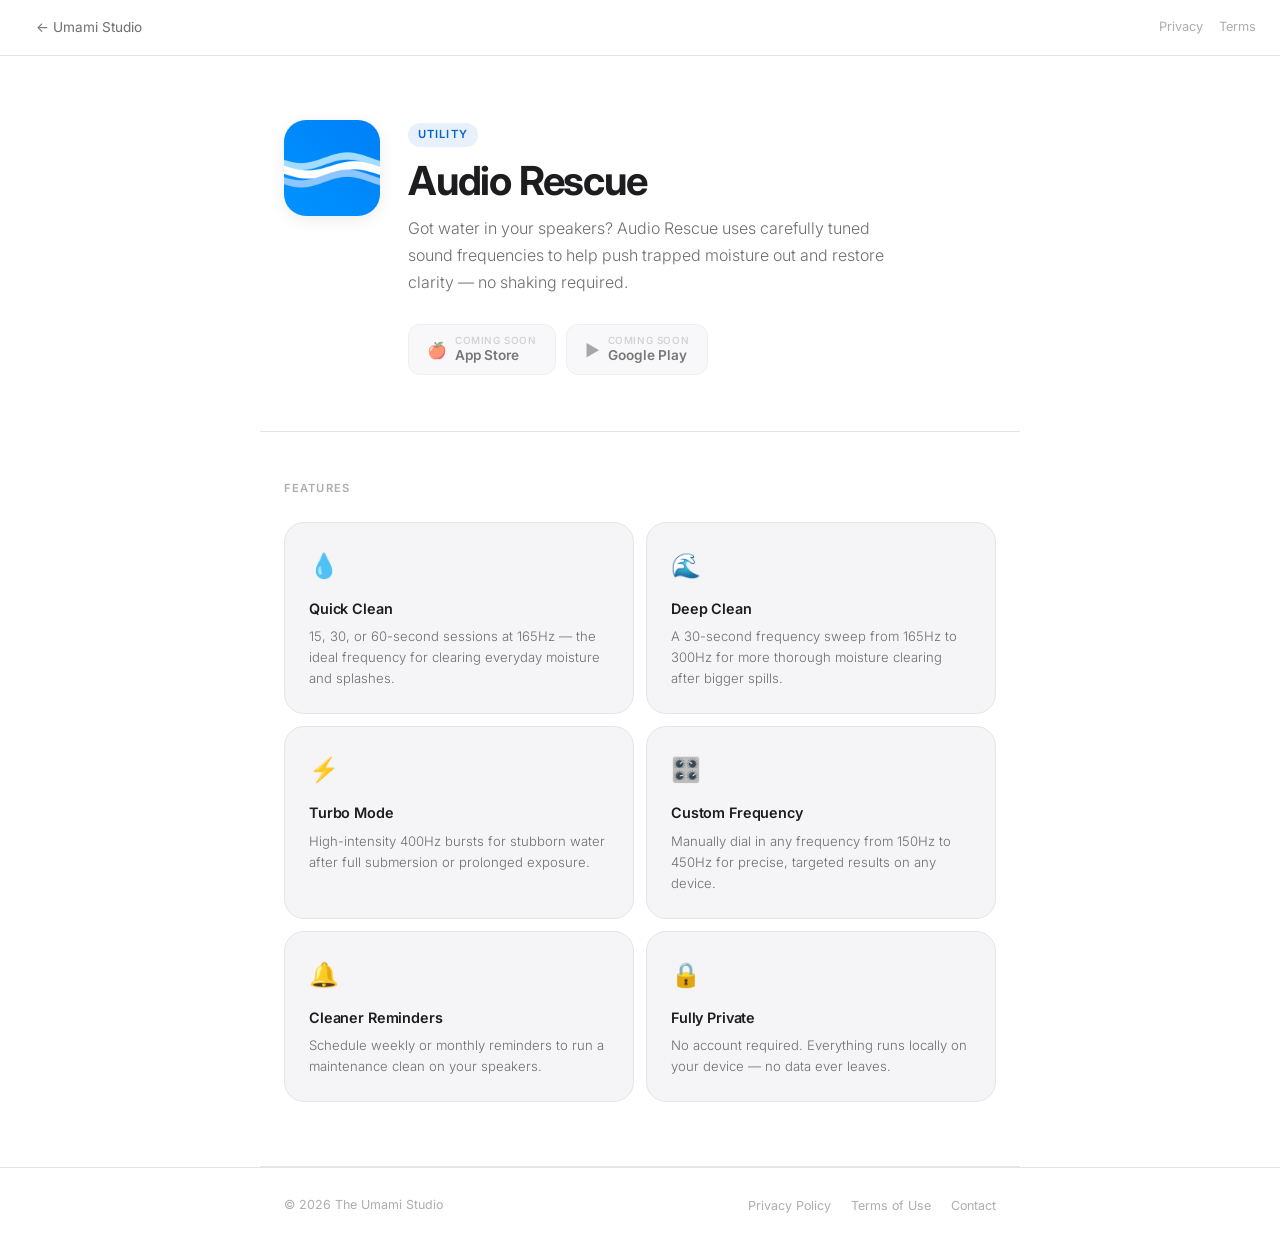
==== audiorescue/index.html @ 41834c87 "feat: proper site architecture — studio homepage, audiorescue app page, light/dark toggle" ====
<!DOCTYPE html>
<html lang="en">
<head>
  <meta charset="UTF-8">
  <meta name="viewport" content="width=device-width, initial-scale=1.0">
  <title>Audio Rescue — Remove water from your speakers</title>
  <meta name="description" content="Audio Rescue uses carefully tuned sound frequencies to push trapped water out of your phone's speakers and restore clarity.">
  <meta name="theme-color" content="#ffffff">
  <link rel="icon" type="image/png" href="/assets/images/audio-rescue-icon.png">
  <link rel="stylesheet" href="/assets/css/app.css">
</head>
<body>

  <!-- ── NAV ───────────────────────────────────── -->
  <nav class="nav">
    <a href="/" class="nav-back">← Umami Studio</a>
    <nav class="nav-legal">
      <a href="https://theumamistudio.github.io/audiorescue/privacy">Privacy</a>
      <a href="https://theumamistudio.github.io/audiorescue/terms">Terms</a>
    </nav>
  </nav>

  <!-- ── APP HERO ───────────────────────────────── -->
  <header class="app-hero">
    <img src="/assets/images/audio-rescue-icon.png" alt="Audio Rescue app icon" class="app-icon">
    <div class="app-hero-body">
      <span class="app-category">Utility</span>
      <h1 class="app-name">Audio Rescue</h1>
      <p class="app-tagline">Got water in your speakers? Audio Rescue uses carefully tuned sound frequencies to help push trapped moisture out and restore clarity — no shaking required.</p>

      <div class="badges">
        <!-- iOS -->
        <div class="badge coming-soon" aria-label="App Store — Coming Soon">
          <span class="badge-icon">🍎</span>
          <div class="badge-text">
            <span>Coming Soon</span>
            <span>App Store</span>
          </div>
        </div>
        <!-- Android -->
        <div class="badge coming-soon" aria-label="Google Play — Coming Soon">
          <span class="badge-icon">▶</span>
          <div class="badge-text">
            <span>Coming Soon</span>
            <span>Google Play</span>
          </div>
        </div>
      </div>
    </div>
  </header>

  <div class="divider"></div>

  <!-- ── FEATURES ──────────────────────────────── -->
  <main class="features-section">
    <p class="section-title">Features</p>

    <div class="features-grid">
      <div class="feature-card">
        <span class="feature-icon">💧</span>
        <div class="feature-name">Quick Clean</div>
        <p class="feature-desc">15, 30, or 60-second sessions at 165Hz — the ideal frequency for clearing everyday moisture and splashes.</p>
      </div>
      <div class="feature-card">
        <span class="feature-icon">🌊</span>
        <div class="feature-name">Deep Clean</div>
        <p class="feature-desc">A 30-second frequency sweep from 165Hz to 300Hz for more thorough moisture clearing after bigger spills.</p>
      </div>
      <div class="feature-card">
        <span class="feature-icon">⚡</span>
        <div class="feature-name">Turbo Mode</div>
        <p class="feature-desc">High-intensity 400Hz bursts for stubborn water after full submersion or prolonged exposure.</p>
      </div>
      <div class="feature-card">
        <span class="feature-icon">🎛️</span>
        <div class="feature-name">Custom Frequency</div>
        <p class="feature-desc">Manually dial in any frequency from 150Hz to 450Hz for precise, targeted results on any device.</p>
      </div>
      <div class="feature-card">
        <span class="feature-icon">🔔</span>
        <div class="feature-name">Cleaner Reminders</div>
        <p class="feature-desc">Schedule weekly or monthly reminders to run a maintenance clean on your speakers.</p>
      </div>
      <div class="feature-card">
        <span class="feature-icon">🔒</span>
        <div class="feature-name">Fully Private</div>
        <p class="feature-desc">No account required. Everything runs locally on your device — no data ever leaves.</p>
      </div>
    </div>
  </main>

  <div class="divider"></div>

  <!-- ── FOOTER ─────────────────────────────────── -->
  <footer class="footer">
    <div class="footer-inner">
      <span class="footer-copy">© 2026 The Umami Studio</span>
      <ul class="footer-links">
        <li><a href="https://theumamistudio.github.io/audiorescue/privacy">Privacy Policy</a></li>
        <li><a href="https://theumamistudio.github.io/audiorescue/terms">Terms of Use</a></li>
        <li><a href="mailto:theumamistudio@gmail.com">Contact</a></li>
      </ul>
    </div>
  </footer>

</body>
</html>
---- assets/css/app.css ----
/* ==============================================
   The Umami Studio — App Page Styles
   Used by: /audiorescue/ and future app pages
   ============================================== */

@import url('https://fonts.googleapis.com/css2?family=Inter:ital,opsz,wght@0,14..32,300;0,14..32,400;0,14..32,500;0,14..32,600;0,14..32,700;1,14..32,300&display=swap');

/* ── TOKENS ── */
:root {
  --bg:         #ffffff;
  --bg-subtle:  #f5f5f7;
  --bg-hover:   #f0f0f2;
  --border:     #e5e5e7;
  --border-strong: #c7c7cc;
  --text-1:     #1d1d1f;
  --text-2:     #6e6e73;
  --text-3:     #aeaeb2;
  --accent:     #0066cc;
  --accent-bg:  #e8f0fb;
  --shadow-sm:  0 1px 3px rgba(0,0,0,0.06), 0 1px 2px rgba(0,0,0,0.04);
  --shadow-md:  0 4px 16px rgba(0,0,0,0.08);
  --radius-sm:  8px;
  --radius-md:  12px;
  --radius-lg:  20px;
}

@media (prefers-color-scheme: dark) {
  :root {
    --bg:         #0a0a0b;
    --bg-subtle:  #111113;
    --bg-hover:   #18181b;
    --border:     #2a2a2d;
    --border-strong: #3f3f46;
    --text-1:     #f5f5f7;
    --text-2:     #a1a1aa;
    --text-3:     #52525b;
    --accent:     #5ab2ff;
    --accent-bg:  rgba(90,178,255,0.1);
    --shadow-sm:  0 1px 3px rgba(0,0,0,0.3);
    --shadow-md:  0 4px 16px rgba(0,0,0,0.4);
  }
}

/* ── RESET ── */
*, *::before, *::after { box-sizing: border-box; margin: 0; padding: 0; }

body {
  font-family: 'Inter', -apple-system, BlinkMacSystemFont, sans-serif;
  font-size: 16px;
  line-height: 1.6;
  background: var(--bg);
  color: var(--text-1);
  -webkit-font-smoothing: antialiased;
  min-height: 100vh;
}

a { color: inherit; text-decoration: none; }
img { display: block; max-width: 100%; }

/* ── NAV ── */
.nav {
  display: flex;
  align-items: center;
  justify-content: space-between;
  padding: 0 24px;
  height: 56px;
  border-bottom: 1px solid var(--border);
}

.nav-back {
  display: inline-flex;
  align-items: center;
  gap: 6px;
  font-size: 0.85rem;
  color: var(--text-2);
  padding: 6px 12px;
  border-radius: var(--radius-sm);
  transition: color 0.2s, background 0.2s;
}

.nav-back:hover { color: var(--text-1); background: var(--bg-subtle); }

.nav-legal {
  display: flex;
  gap: 16px;
}

.nav-legal a {
  font-size: 0.8rem;
  color: var(--text-3);
  transition: color 0.2s;
}

.nav-legal a:hover { color: var(--text-1); }

/* ── APP HERO ── */
.app-hero {
  max-width: 760px;
  margin: 0 auto;
  padding: 64px 24px 56px;
  display: flex;
  align-items: flex-start;
  gap: 28px;
}

.app-icon {
  width: 96px;
  height: 96px;
  border-radius: 22px;
  box-shadow: var(--shadow-md);
  flex-shrink: 0;
}

.app-hero-body { flex: 1; min-width: 0; }

.app-category {
  display: inline-block;
  font-size: 0.7rem;
  font-weight: 600;
  letter-spacing: 0.1em;
  text-transform: uppercase;
  color: var(--accent);
  background: var(--accent-bg);
  padding: 3px 10px;
  border-radius: 999px;
  margin-bottom: 12px;
}

.app-name {
  font-size: clamp(1.8rem, 4vw, 2.5rem);
  font-weight: 700;
  letter-spacing: -0.03em;
  color: var(--text-1);
  line-height: 1.1;
  margin-bottom: 12px;
}

.app-tagline {
  font-size: 1rem;
  font-weight: 300;
  color: var(--text-2);
  line-height: 1.7;
  margin-bottom: 28px;
  max-width: 480px;
}

/* ── STORE BADGES ── */
.badges {
  display: flex;
  gap: 10px;
  flex-wrap: wrap;
}

.badge {
  display: inline-flex;
  align-items: center;
  gap: 8px;
  padding: 10px 18px;
  border-radius: var(--radius-md);
  border: 1px solid var(--border);
  background: var(--bg-subtle);
  font-size: 0.82rem;
  font-weight: 500;
  color: var(--text-2);
  transition: all 0.2s;
}

.badge-icon { font-size: 1rem; line-height: 1; }

.badge-text { display: flex; flex-direction: column; line-height: 1.2; }
.badge-text span:first-child {
  font-size: 0.62rem;
  text-transform: uppercase;
  letter-spacing: 0.06em;
  color: var(--text-3);
}
.badge-text span:last-child { font-size: 0.85rem; font-weight: 600; color: var(--text-1); }

.badge.coming-soon { opacity: 0.6; cursor: default; }

/* ── DIVIDER ── */
.divider {
  max-width: 760px;
  margin: 0 auto;
  height: 1px;
  background: var(--border);
}

/* ── FEATURES ── */
.features-section {
  max-width: 760px;
  margin: 0 auto;
  padding: 48px 24px 64px;
}

.section-title {
  font-size: 0.7rem;
  font-weight: 600;
  letter-spacing: 0.1em;
  text-transform: uppercase;
  color: var(--text-3);
  margin-bottom: 24px;
}

.features-grid {
  display: grid;
  grid-template-columns: 1fr 1fr;
  gap: 12px;
}

.feature-card {
  padding: 24px;
  background: var(--bg-subtle);
  border: 1px solid var(--border);
  border-radius: var(--radius-lg);
  transition: border-color 0.2s;
}

.feature-card:hover { border-color: var(--border-strong); }

.feature-icon { font-size: 1.5rem; margin-bottom: 12px; display: block; }

.feature-name {
  font-size: 0.9rem;
  font-weight: 600;
  color: var(--text-1);
  letter-spacing: -0.01em;
  margin-bottom: 6px;
}

.feature-desc {
  font-size: 0.82rem;
  color: var(--text-2);
  font-weight: 300;
  line-height: 1.6;
}

/* ── FOOTER ── */
.footer {
  border-top: 1px solid var(--border);
}

.footer-inner {
  max-width: 760px;
  margin: 0 auto;
  padding: 24px;
  display: flex;
  align-items: center;
  justify-content: space-between;
  flex-wrap: wrap;
  gap: 12px;
}

.footer-copy { font-size: 0.78rem; color: var(--text-3); }

.footer-links { display: flex; gap: 20px; list-style: none; }
.footer-links a { font-size: 0.78rem; color: var(--text-3); transition: color 0.2s; }
.footer-links a:hover { color: var(--text-1); }

/* ── RESPONSIVE ── */
@media (max-width: 640px) {
  .app-hero { flex-direction: column; gap: 20px; padding: 40px 16px 40px; }
  .app-icon { width: 80px; height: 80px; border-radius: 18px; }
  .features-grid { grid-template-columns: 1fr; }
  .footer-inner { flex-direction: column; align-items: flex-start; }
  .nav { padding: 0 16px; }
}
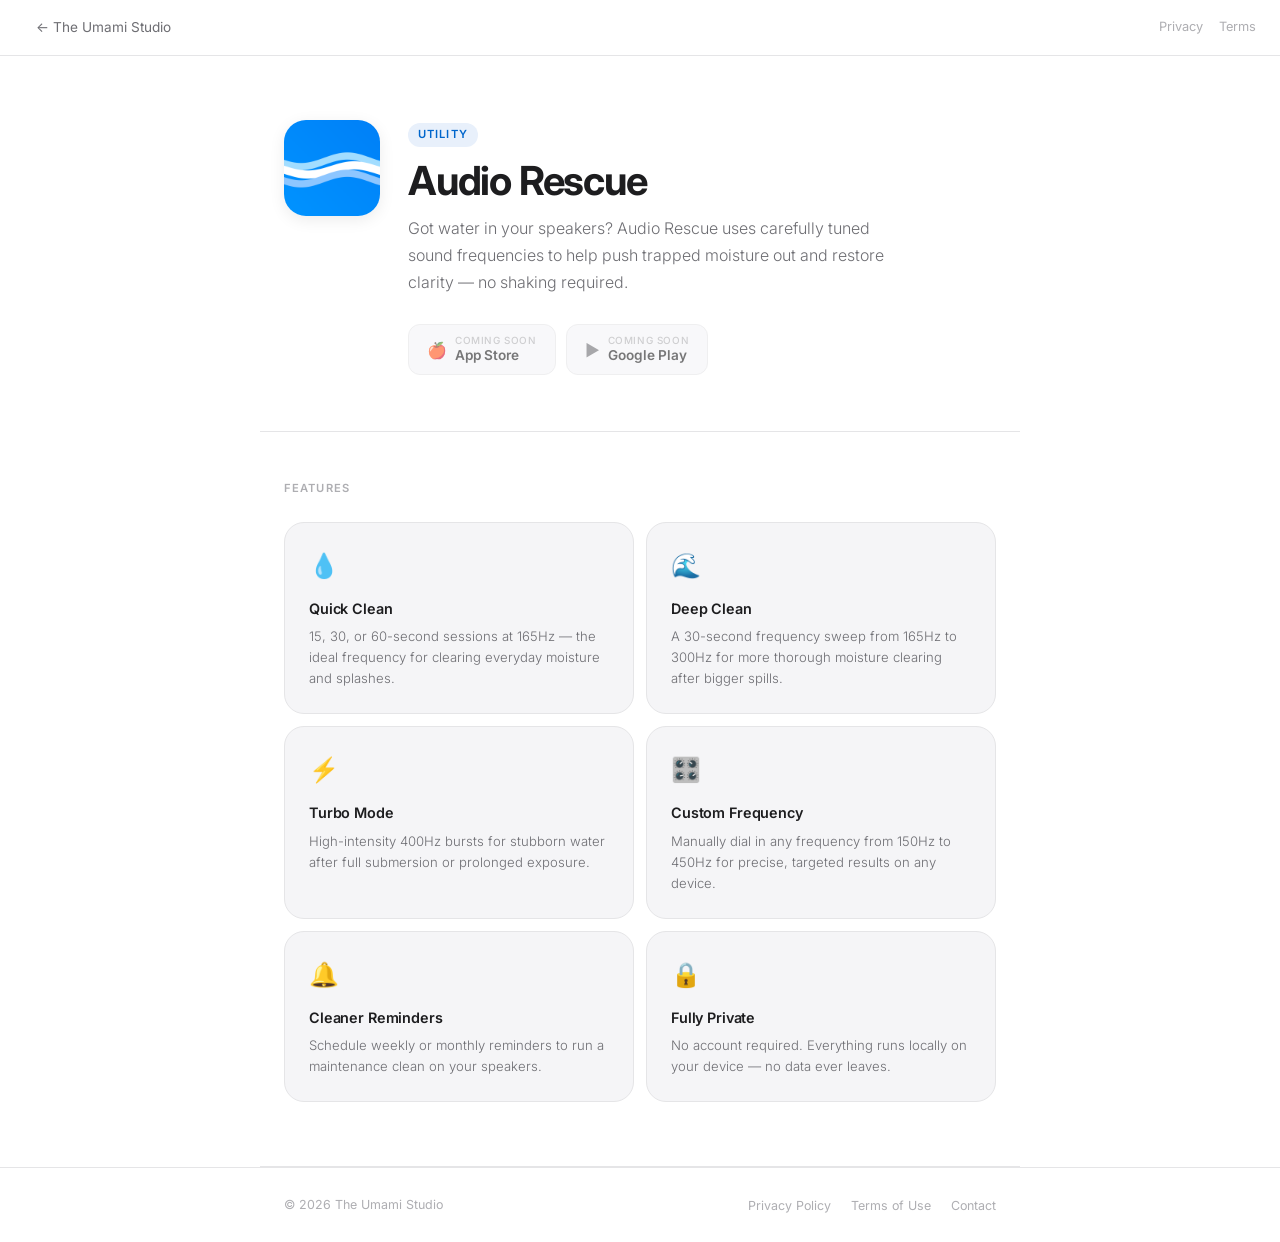
==== commit 44b08ea5: "fix: consistently use 'The Umami Studio' everywhere" ====
--- a/audiorescue/index.html
+++ b/audiorescue/index.html
@@ -13,7 +13,7 @@
 
   <!-- ── NAV ───────────────────────────────────── -->
   <nav class="nav">
-    <a href="/" class="nav-back">← Umami Studio</a>
+    <a href="/" class="nav-back">← The Umami Studio</a>
     <nav class="nav-legal">
       <a href="https://theumamistudio.github.io/audiorescue/privacy">Privacy</a>
       <a href="https://theumamistudio.github.io/audiorescue/terms">Terms</a>
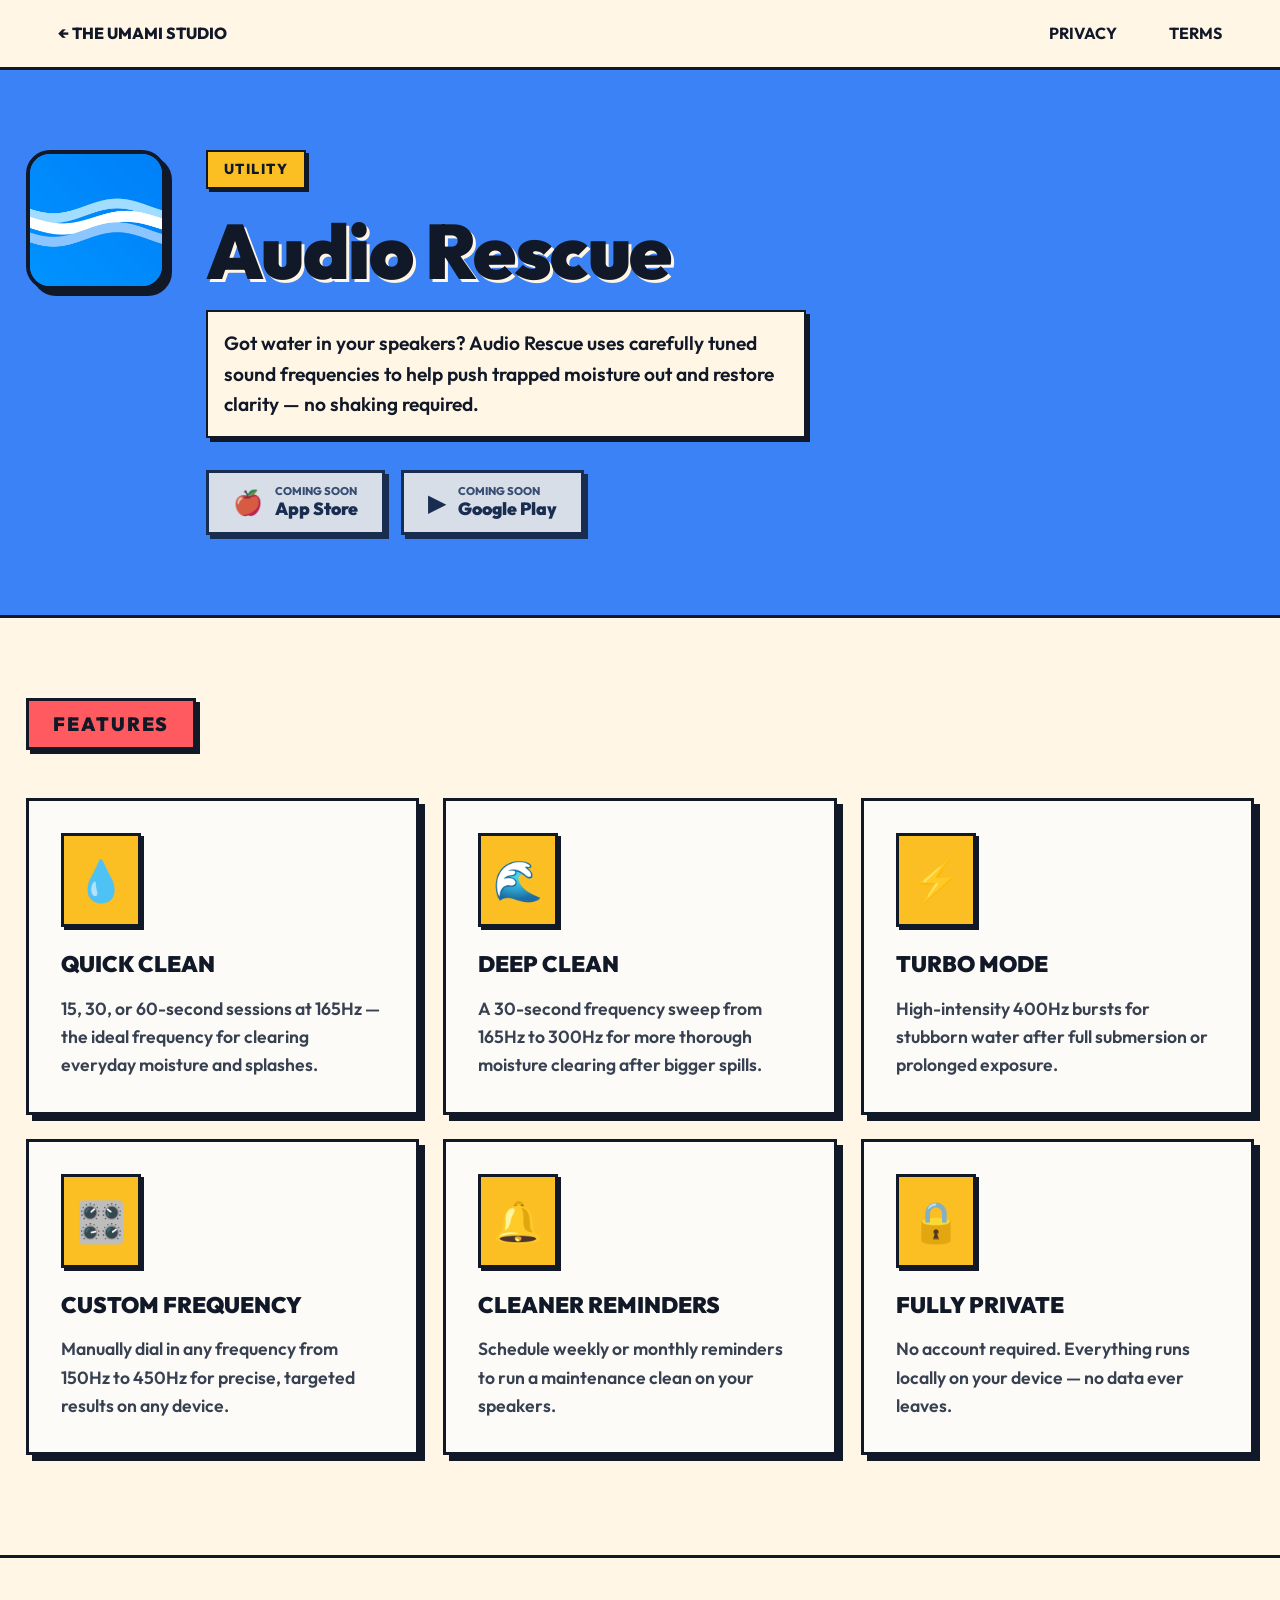
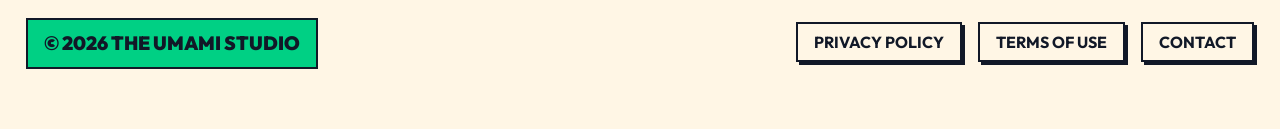
==== commit 040194cb: "Unify subpages with Neo-Brutalism design and update layout" ====
--- a/audiorescue/index.html
+++ b/audiorescue/index.html
@@ -14,90 +14,90 @@
   <!-- ── NAV ───────────────────────────────────── -->
   <nav class="nav">
     <a href="/" class="nav-back">← The Umami Studio</a>
-    <nav class="nav-legal">
-      <a href="https://theumamistudio.github.io/audiorescue/privacy">Privacy</a>
-      <a href="https://theumamistudio.github.io/audiorescue/terms">Terms</a>
-    </nav>
+    <div class="nav-legal">
+      <a href="/audiorescue/privacy">Privacy</a>
+      <a href="/audiorescue/terms">Terms</a>
+    </div>
   </nav>
 
   <!-- ── APP HERO ───────────────────────────────── -->
   <header class="app-hero">
-    <img src="/assets/images/audio-rescue-icon.png" alt="Audio Rescue app icon" class="app-icon">
-    <div class="app-hero-body">
-      <span class="app-category">Utility</span>
-      <h1 class="app-name">Audio Rescue</h1>
-      <p class="app-tagline">Got water in your speakers? Audio Rescue uses carefully tuned sound frequencies to help push trapped moisture out and restore clarity — no shaking required.</p>
+    <div class="section-inner">
+      <img src="/assets/images/audio-rescue-icon.png" alt="Audio Rescue app icon" class="app-icon">
+      <div class="app-hero-body">
+        <span class="app-category">Utility</span>
+        <h1 class="app-name">Audio Rescue</h1>
+        <p class="app-tagline">Got water in your speakers? Audio Rescue uses carefully tuned sound frequencies to help push trapped moisture out and restore clarity — no shaking required.</p>
 
-      <div class="badges">
-        <!-- iOS -->
-        <div class="badge coming-soon" aria-label="App Store — Coming Soon">
-          <span class="badge-icon">🍎</span>
-          <div class="badge-text">
-            <span>Coming Soon</span>
-            <span>App Store</span>
+        <div class="badges">
+          <!-- iOS -->
+          <div class="badge coming-soon" aria-label="App Store — Coming Soon">
+            <span class="badge-icon">🍎</span>
+            <div class="badge-text">
+              <span>Coming Soon</span>
+              <span>App Store</span>
+            </div>
           </div>
-        </div>
-        <!-- Android -->
-        <div class="badge coming-soon" aria-label="Google Play — Coming Soon">
-          <span class="badge-icon">▶</span>
-          <div class="badge-text">
-            <span>Coming Soon</span>
-            <span>Google Play</span>
+          <!-- Android -->
+          <div class="badge coming-soon" aria-label="Google Play — Coming Soon">
+            <span class="badge-icon">▶</span>
+            <div class="badge-text">
+              <span>Coming Soon</span>
+              <span>Google Play</span>
+            </div>
           </div>
         </div>
       </div>
     </div>
   </header>
 
-  <div class="divider"></div>
-
   <!-- ── FEATURES ──────────────────────────────── -->
   <main class="features-section">
-    <p class="section-title">Features</p>
+    <div class="section-inner">
+      <div class="section-title">Features</div>
 
-    <div class="features-grid">
-      <div class="feature-card">
-        <span class="feature-icon">💧</span>
-        <div class="feature-name">Quick Clean</div>
-        <p class="feature-desc">15, 30, or 60-second sessions at 165Hz — the ideal frequency for clearing everyday moisture and splashes.</p>
-      </div>
-      <div class="feature-card">
-        <span class="feature-icon">🌊</span>
-        <div class="feature-name">Deep Clean</div>
-        <p class="feature-desc">A 30-second frequency sweep from 165Hz to 300Hz for more thorough moisture clearing after bigger spills.</p>
-      </div>
-      <div class="feature-card">
-        <span class="feature-icon">⚡</span>
-        <div class="feature-name">Turbo Mode</div>
-        <p class="feature-desc">High-intensity 400Hz bursts for stubborn water after full submersion or prolonged exposure.</p>
-      </div>
-      <div class="feature-card">
-        <span class="feature-icon">🎛️</span>
-        <div class="feature-name">Custom Frequency</div>
-        <p class="feature-desc">Manually dial in any frequency from 150Hz to 450Hz for precise, targeted results on any device.</p>
-      </div>
-      <div class="feature-card">
-        <span class="feature-icon">🔔</span>
-        <div class="feature-name">Cleaner Reminders</div>
-        <p class="feature-desc">Schedule weekly or monthly reminders to run a maintenance clean on your speakers.</p>
-      </div>
-      <div class="feature-card">
-        <span class="feature-icon">🔒</span>
-        <div class="feature-name">Fully Private</div>
-        <p class="feature-desc">No account required. Everything runs locally on your device — no data ever leaves.</p>
+      <div class="features-grid">
+        <div class="feature-card">
+          <span class="feature-icon">💧</span>
+          <div class="feature-name">Quick Clean</div>
+          <p class="feature-desc">15, 30, or 60-second sessions at 165Hz — the ideal frequency for clearing everyday moisture and splashes.</p>
+        </div>
+        <div class="feature-card">
+          <span class="feature-icon">🌊</span>
+          <div class="feature-name">Deep Clean</div>
+          <p class="feature-desc">A 30-second frequency sweep from 165Hz to 300Hz for more thorough moisture clearing after bigger spills.</p>
+        </div>
+        <div class="feature-card">
+          <span class="feature-icon">⚡</span>
+          <div class="feature-name">Turbo Mode</div>
+          <p class="feature-desc">High-intensity 400Hz bursts for stubborn water after full submersion or prolonged exposure.</p>
+        </div>
+        <div class="feature-card">
+          <span class="feature-icon">🎛️</span>
+          <div class="feature-name">Custom Frequency</div>
+          <p class="feature-desc">Manually dial in any frequency from 150Hz to 450Hz for precise, targeted results on any device.</p>
+        </div>
+        <div class="feature-card">
+          <span class="feature-icon">🔔</span>
+          <div class="feature-name">Cleaner Reminders</div>
+          <p class="feature-desc">Schedule weekly or monthly reminders to run a maintenance clean on your speakers.</p>
+        </div>
+        <div class="feature-card">
+          <span class="feature-icon">🔒</span>
+          <div class="feature-name">Fully Private</div>
+          <p class="feature-desc">No account required. Everything runs locally on your device — no data ever leaves.</p>
+        </div>
       </div>
     </div>
   </main>
 
-  <div class="divider"></div>
-
   <!-- ── FOOTER ─────────────────────────────────── -->
   <footer class="footer">
-    <div class="footer-inner">
+    <div class="section-inner footer-inner">
       <span class="footer-copy">© 2026 The Umami Studio</span>
       <ul class="footer-links">
-        <li><a href="https://theumamistudio.github.io/audiorescue/privacy">Privacy Policy</a></li>
-        <li><a href="https://theumamistudio.github.io/audiorescue/terms">Terms of Use</a></li>
+        <li><a href="/audiorescue/privacy">Privacy Policy</a></li>
+        <li><a href="/audiorescue/terms">Terms of Use</a></li>
         <li><a href="mailto:theumamistudio@gmail.com">Contact</a></li>
       </ul>
     </div>
--- a/assets/css/app.css
+++ b/assets/css/app.css
@@ -3,41 +3,39 @@
    Used by: /audiorescue/ and future app pages
    ============================================== */
 
-@import url('https://fonts.googleapis.com/css2?family=Inter:ital,opsz,wght@0,14..32,300;0,14..32,400;0,14..32,500;0,14..32,600;0,14..32,700;1,14..32,300&display=swap');
+@import url('https://fonts.googleapis.com/css2?family=Outfit:wght@400;600;700;800;900&display=swap');
 
 /* ── TOKENS ── */
 :root {
-  --bg:         #ffffff;
-  --bg-subtle:  #f5f5f7;
-  --bg-hover:   #f0f0f2;
-  --border:     #e5e5e7;
-  --border-strong: #c7c7cc;
-  --text-1:     #1d1d1f;
-  --text-2:     #6e6e73;
-  --text-3:     #aeaeb2;
-  --accent:     #0066cc;
-  --accent-bg:  #e8f0fb;
-  --shadow-sm:  0 1px 3px rgba(0,0,0,0.06), 0 1px 2px rgba(0,0,0,0.04);
-  --shadow-md:  0 4px 16px rgba(0,0,0,0.08);
-  --radius-sm:  8px;
-  --radius-md:  12px;
-  --radius-lg:  20px;
+  --bg-color: #FFF6E5;
+  --bg-subtle: #FDFBF7;
+  --text-1: #111827;
+  --text-2: #374151;
+  --text-3: #6B7280;
+  --border-color: #111827;
+  
+  --accent-blue: #3B82F6;
+  --accent-orange: #FF5A5F;
+  --accent-yellow: #FBBF24;
+  --accent-green: #00D084;
+  
+  --hard-shadow: 4px 4px 0px var(--border-color);
+  --hard-shadow-hover: 2px 2px 0px var(--border-color);
+  
+  --ease-out: cubic-bezier(0.16, 1, 0.3, 1);
 }
 
 @media (prefers-color-scheme: dark) {
   :root {
-    --bg:         #0a0a0b;
-    --bg-subtle:  #111113;
-    --bg-hover:   #18181b;
-    --border:     #2a2a2d;
-    --border-strong: #3f3f46;
-    --text-1:     #f5f5f7;
-    --text-2:     #a1a1aa;
-    --text-3:     #52525b;
-    --accent:     #5ab2ff;
-    --accent-bg:  rgba(90,178,255,0.1);
-    --shadow-sm:  0 1px 3px rgba(0,0,0,0.3);
-    --shadow-md:  0 4px 16px rgba(0,0,0,0.4);
+    --bg-color: #111827;
+    --bg-subtle: #1F2937;
+    --text-1: #F9FAFB;
+    --text-2: #D1D5DB;
+    --text-3: #9CA3AF;
+    --border-color: #F9FAFB;
+    
+    --hard-shadow: 4px 4px 0px var(--border-color);
+    --hard-shadow-hover: 2px 2px 0px var(--border-color);
   }
 }
 
@@ -45,10 +43,10 @@
 *, *::before, *::after { box-sizing: border-box; margin: 0; padding: 0; }
 
 body {
-  font-family: 'Inter', -apple-system, BlinkMacSystemFont, sans-serif;
+  font-family: 'Outfit', sans-serif;
   font-size: 16px;
   line-height: 1.6;
-  background: var(--bg);
+  background: var(--bg-color);
   color: var(--text-1);
   -webkit-font-smoothing: antialiased;
   min-height: 100vh;
@@ -62,23 +60,29 @@
   display: flex;
   align-items: center;
   justify-content: space-between;
-  padding: 0 24px;
-  height: 56px;
-  border-bottom: 1px solid var(--border);
+  padding: 0 40px;
+  height: 70px;
+  background: var(--bg-color);
+  border-bottom: 3px solid var(--border-color);
 }
 
 .nav-back {
   display: inline-flex;
   align-items: center;
-  gap: 6px;
-  font-size: 0.85rem;
-  color: var(--text-2);
-  padding: 6px 12px;
-  border-radius: var(--radius-sm);
-  transition: color 0.2s, background 0.2s;
-}
-
-.nav-back:hover { color: var(--text-1); background: var(--bg-subtle); }
+  font-size: 1rem;
+  font-weight: 800;
+  text-transform: uppercase;
+  color: var(--text-1);
+  padding: 8px 16px;
+  border: 2px solid transparent;
+  transition: all 0.2s;
+}
+
+.nav-back:hover {
+  background: var(--accent-yellow);
+  border: 2px solid var(--border-color);
+  color: #111827;
+}
 
 .nav-legal {
   display: flex;
@@ -86,182 +90,252 @@
 }
 
 .nav-legal a {
-  font-size: 0.8rem;
-  color: var(--text-3);
-  transition: color 0.2s;
-}
-
-.nav-legal a:hover { color: var(--text-1); }
+  font-size: 1rem;
+  font-weight: 700;
+  color: var(--text-1);
+  text-transform: uppercase;
+  padding: 8px 16px;
+  border: 2px solid transparent;
+  transition: all 0.2s;
+}
+
+.nav-legal a:hover { 
+  background: var(--accent-blue); 
+  border: 2px solid var(--border-color);
+  color: #111827;
+}
+@media (prefers-color-scheme: dark) {
+  .nav-back:hover, .nav-legal a:hover { color: #111827; }
+}
+
 
 /* ── APP HERO ── */
 .app-hero {
-  max-width: 760px;
+  padding: 80px 0;
+  background: var(--accent-blue);
+  border-bottom: 3px solid var(--border-color);
+}
+
+.section-inner {
+  max-width: 1276px;
   margin: 0 auto;
-  padding: 64px 24px 56px;
+  padding: 0 24px;
+  width: 100%;
+}
+
+.app-hero .section-inner {
   display: flex;
   align-items: flex-start;
-  gap: 28px;
+  gap: 40px;
 }
 
 .app-icon {
-  width: 96px;
-  height: 96px;
-  border-radius: 22px;
-  box-shadow: var(--shadow-md);
+  width: 140px;
+  height: 140px;
+  border-radius: 24px;
+  border: 4px solid var(--border-color);
+  box-shadow: 6px 6px 0px var(--border-color);
   flex-shrink: 0;
+  background: var(--bg-color);
 }
 
 .app-hero-body { flex: 1; min-width: 0; }
 
 .app-category {
   display: inline-block;
-  font-size: 0.7rem;
+  font-size: 0.9rem;
+  font-weight: 800;
+  letter-spacing: 0.1em;
+  text-transform: uppercase;
+  color: #111827;
+  background: var(--accent-yellow);
+  padding: 6px 16px;
+  border: 2px solid var(--border-color);
+  box-shadow: 3px 3px 0px var(--border-color);
+  margin-bottom: 24px;
+}
+
+.app-name {
+  font-size: clamp(3rem, 6vw, 5rem);
+  font-weight: 900;
+  letter-spacing: -0.02em;
+  color: var(--text-1);
+  line-height: 1;
+  margin-bottom: 20px;
+  text-shadow: 3px 3px 0px var(--bg-color);
+}
+
+.app-tagline {
+  font-size: 1.2rem;
   font-weight: 600;
-  letter-spacing: 0.1em;
-  text-transform: uppercase;
-  color: var(--accent);
-  background: var(--accent-bg);
-  padding: 3px 10px;
-  border-radius: 999px;
-  margin-bottom: 12px;
-}
-
-.app-name {
-  font-size: clamp(1.8rem, 4vw, 2.5rem);
-  font-weight: 700;
-  letter-spacing: -0.03em;
-  color: var(--text-1);
-  line-height: 1.1;
-  margin-bottom: 12px;
-}
-
-.app-tagline {
-  font-size: 1rem;
-  font-weight: 300;
-  color: var(--text-2);
-  line-height: 1.7;
-  margin-bottom: 28px;
-  max-width: 480px;
+  color: var(--text-1);
+  line-height: 1.6;
+  margin-bottom: 32px;
+  max-width: 600px;
+  background: var(--bg-color);
+  padding: 16px;
+  border: 2px solid var(--border-color);
+  box-shadow: 4px 4px 0px var(--border-color);
+}
+@media (prefers-color-scheme: dark) {
+  .app-category { color: #111827; }
+  .app-tagline { color: #111827; }
 }
 
 /* ── STORE BADGES ── */
 .badges {
   display: flex;
-  gap: 10px;
+  gap: 16px;
   flex-wrap: wrap;
 }
 
 .badge {
   display: inline-flex;
   align-items: center;
-  gap: 8px;
-  padding: 10px 18px;
-  border-radius: var(--radius-md);
-  border: 1px solid var(--border);
-  background: var(--bg-subtle);
-  font-size: 0.82rem;
-  font-weight: 500;
-  color: var(--text-2);
+  gap: 12px;
+  padding: 12px 24px;
+  border: 3px solid var(--border-color);
+  background: var(--bg-color);
+  color: var(--text-1);
+  box-shadow: var(--hard-shadow);
   transition: all 0.2s;
 }
 
-.badge-icon { font-size: 1rem; line-height: 1; }
+.badge-icon { font-size: 1.5rem; line-height: 1; }
 
 .badge-text { display: flex; flex-direction: column; line-height: 1.2; }
 .badge-text span:first-child {
-  font-size: 0.62rem;
-  text-transform: uppercase;
-  letter-spacing: 0.06em;
-  color: var(--text-3);
-}
-.badge-text span:last-child { font-size: 0.85rem; font-weight: 600; color: var(--text-1); }
-
-.badge.coming-soon { opacity: 0.6; cursor: default; }
-
-/* ── DIVIDER ── */
-.divider {
-  max-width: 760px;
-  margin: 0 auto;
-  height: 1px;
-  background: var(--border);
-}
+  font-size: 0.7rem;
+  font-weight: 800;
+  text-transform: uppercase;
+  color: var(--text-2);
+}
+.badge-text span:last-child { font-size: 1.1rem; font-weight: 900; color: var(--text-1); }
+
+.badge.coming-soon { opacity: 0.8; cursor: default; }
 
 /* ── FEATURES ── */
 .features-section {
-  max-width: 760px;
-  margin: 0 auto;
-  padding: 48px 24px 64px;
+  padding: 80px 0 100px;
+  background: var(--bg-color);
 }
 
 .section-title {
-  font-size: 0.7rem;
-  font-weight: 600;
+  display: inline-block;
+  font-size: 1.2rem;
+  font-weight: 900;
   letter-spacing: 0.1em;
   text-transform: uppercase;
-  color: var(--text-3);
-  margin-bottom: 24px;
+  color: #111827;
+  background: var(--accent-orange);
+  padding: 8px 24px;
+  border: 3px solid var(--border-color);
+  box-shadow: 4px 4px 0px var(--border-color);
+  margin-bottom: 48px;
 }
 
 .features-grid {
   display: grid;
-  grid-template-columns: 1fr 1fr;
-  gap: 12px;
+  grid-template-columns: repeat(auto-fill, minmax(320px, 1fr));
+  gap: 24px;
 }
 
 .feature-card {
-  padding: 24px;
+  padding: 32px;
   background: var(--bg-subtle);
-  border: 1px solid var(--border);
-  border-radius: var(--radius-lg);
-  transition: border-color 0.2s;
-}
-
-.feature-card:hover { border-color: var(--border-strong); }
-
-.feature-icon { font-size: 1.5rem; margin-bottom: 12px; display: block; }
+  border: 3px solid var(--border-color);
+  box-shadow: 6px 6px 0px var(--border-color);
+  transition: transform 0.2s, box-shadow 0.2s;
+}
+
+.feature-card:hover {
+  transform: translate(3px, 3px);
+  box-shadow: 3px 3px 0px var(--border-color);
+  background: var(--bg-color);
+}
+
+.feature-icon { 
+  font-size: 2.5rem; 
+  margin-bottom: 20px; 
+  display: inline-block;
+  background: var(--accent-yellow);
+  padding: 12px;
+  border: 3px solid var(--border-color);
+  box-shadow: 3px 3px 0px var(--border-color);
+}
 
 .feature-name {
-  font-size: 0.9rem;
+  font-size: 1.4rem;
+  font-weight: 900;
+  color: var(--text-1);
+  text-transform: uppercase;
+  margin-bottom: 12px;
+}
+
+.feature-desc {
+  font-size: 1.1rem;
+  color: var(--text-2);
   font-weight: 600;
-  color: var(--text-1);
-  letter-spacing: -0.01em;
-  margin-bottom: 6px;
-}
-
-.feature-desc {
-  font-size: 0.82rem;
-  color: var(--text-2);
-  font-weight: 300;
   line-height: 1.6;
 }
 
 /* ── FOOTER ── */
 .footer {
-  border-top: 1px solid var(--border);
+  border-top: 3px solid var(--border-color);
+  background: var(--bg-color);
+  padding: 60px 0;
 }
 
 .footer-inner {
-  max-width: 760px;
-  margin: 0 auto;
-  padding: 24px;
   display: flex;
   align-items: center;
   justify-content: space-between;
   flex-wrap: wrap;
-  gap: 12px;
-}
-
-.footer-copy { font-size: 0.78rem; color: var(--text-3); }
-
-.footer-links { display: flex; gap: 20px; list-style: none; }
-.footer-links a { font-size: 0.78rem; color: var(--text-3); transition: color 0.2s; }
-.footer-links a:hover { color: var(--text-1); }
+  gap: 24px;
+}
+
+.footer-copy { 
+  font-size: 1.2rem; 
+  font-weight: 900;
+  text-transform: uppercase;
+  color: var(--text-1); 
+  background: var(--accent-green);
+  padding: 8px 16px;
+  border: 2px solid var(--border-color);
+}
+@media (prefers-color-scheme: dark) {
+  .footer-copy { color: #111827; }
+}
+
+.footer-links { display: flex; gap: 16px; list-style: none; }
+.footer-links a { 
+  font-size: 1rem; 
+  font-weight: 700;
+  text-transform: uppercase;
+  color: var(--text-1); 
+  padding: 8px 16px;
+  border: 2px solid var(--border-color);
+  background: var(--bg-color);
+  box-shadow: 3px 3px 0px var(--border-color);
+  transition: all 0.2s;
+}
+.footer-links a:hover { 
+  background: var(--accent-orange); 
+  color: #111827;
+  transform: translate(2px, 2px);
+  box-shadow: 1px 1px 0px var(--border-color);
+}
+@media (prefers-color-scheme: dark) {
+  .footer-links a:hover { color: #111827; }
+}
 
 /* ── RESPONSIVE ── */
-@media (max-width: 640px) {
-  .app-hero { flex-direction: column; gap: 20px; padding: 40px 16px 40px; }
-  .app-icon { width: 80px; height: 80px; border-radius: 18px; }
+@media (max-width: 768px) {
+  .app-hero .section-inner { flex-direction: column; align-items: center; text-align: center; }
+  .app-tagline { margin: 0 auto 32px; }
+  .badges { justify-content: center; }
   .features-grid { grid-template-columns: 1fr; }
   .footer-inner { flex-direction: column; align-items: flex-start; }
-  .nav { padding: 0 16px; }
-}
+  .footer-links { flex-wrap: wrap; }
+  .nav { padding: 0 20px; }
+}
